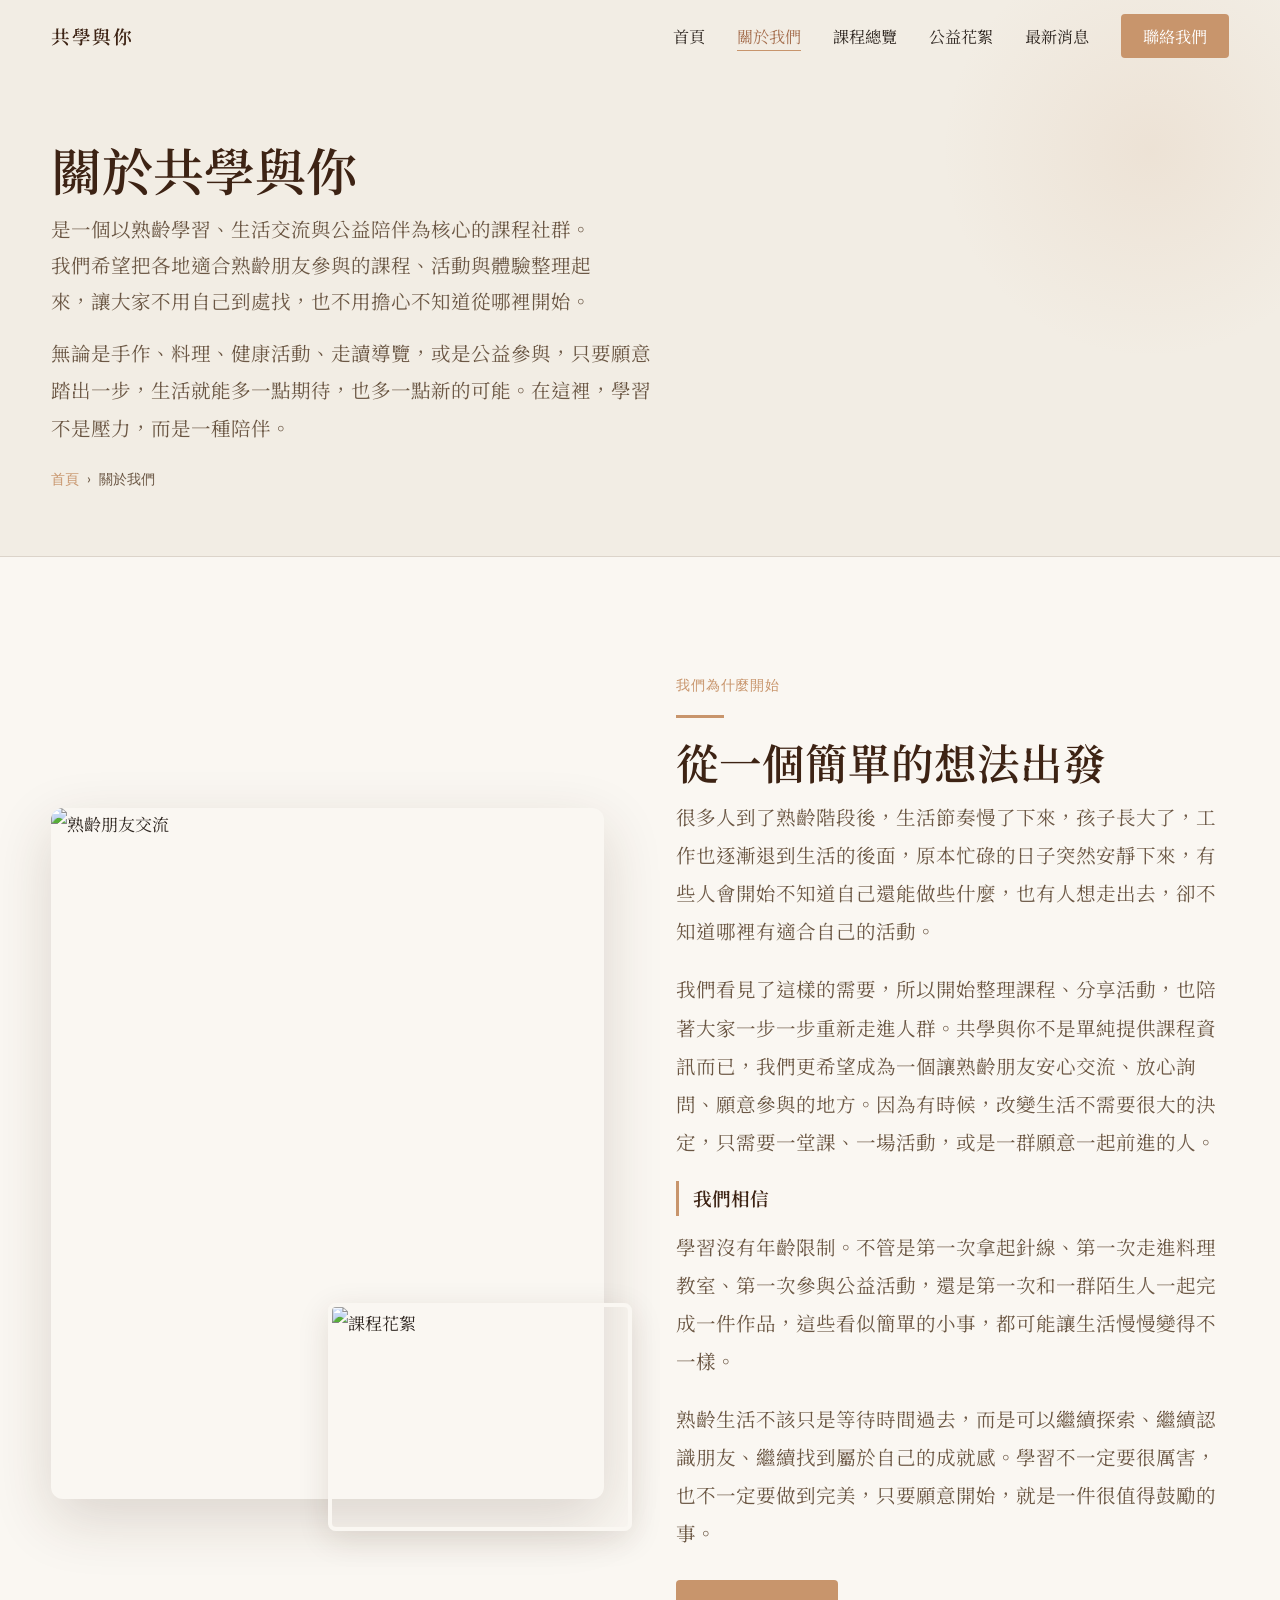
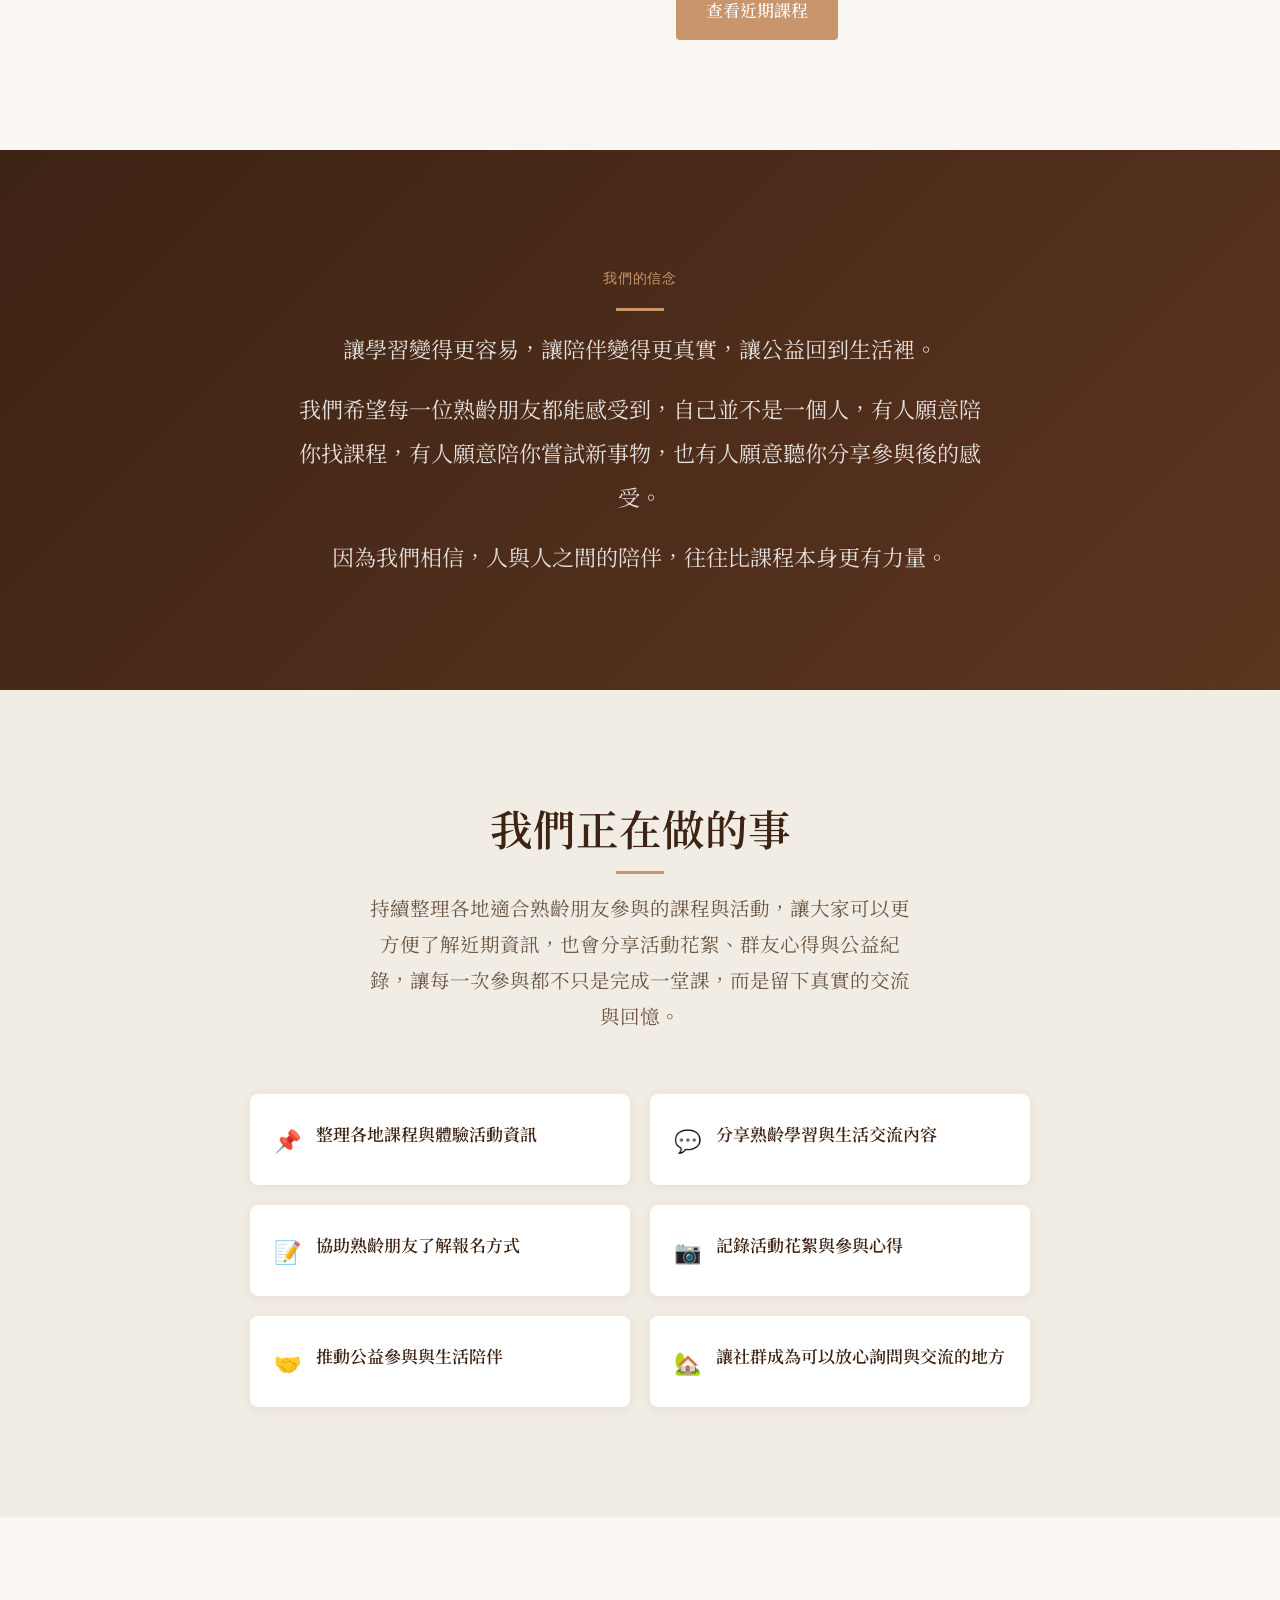
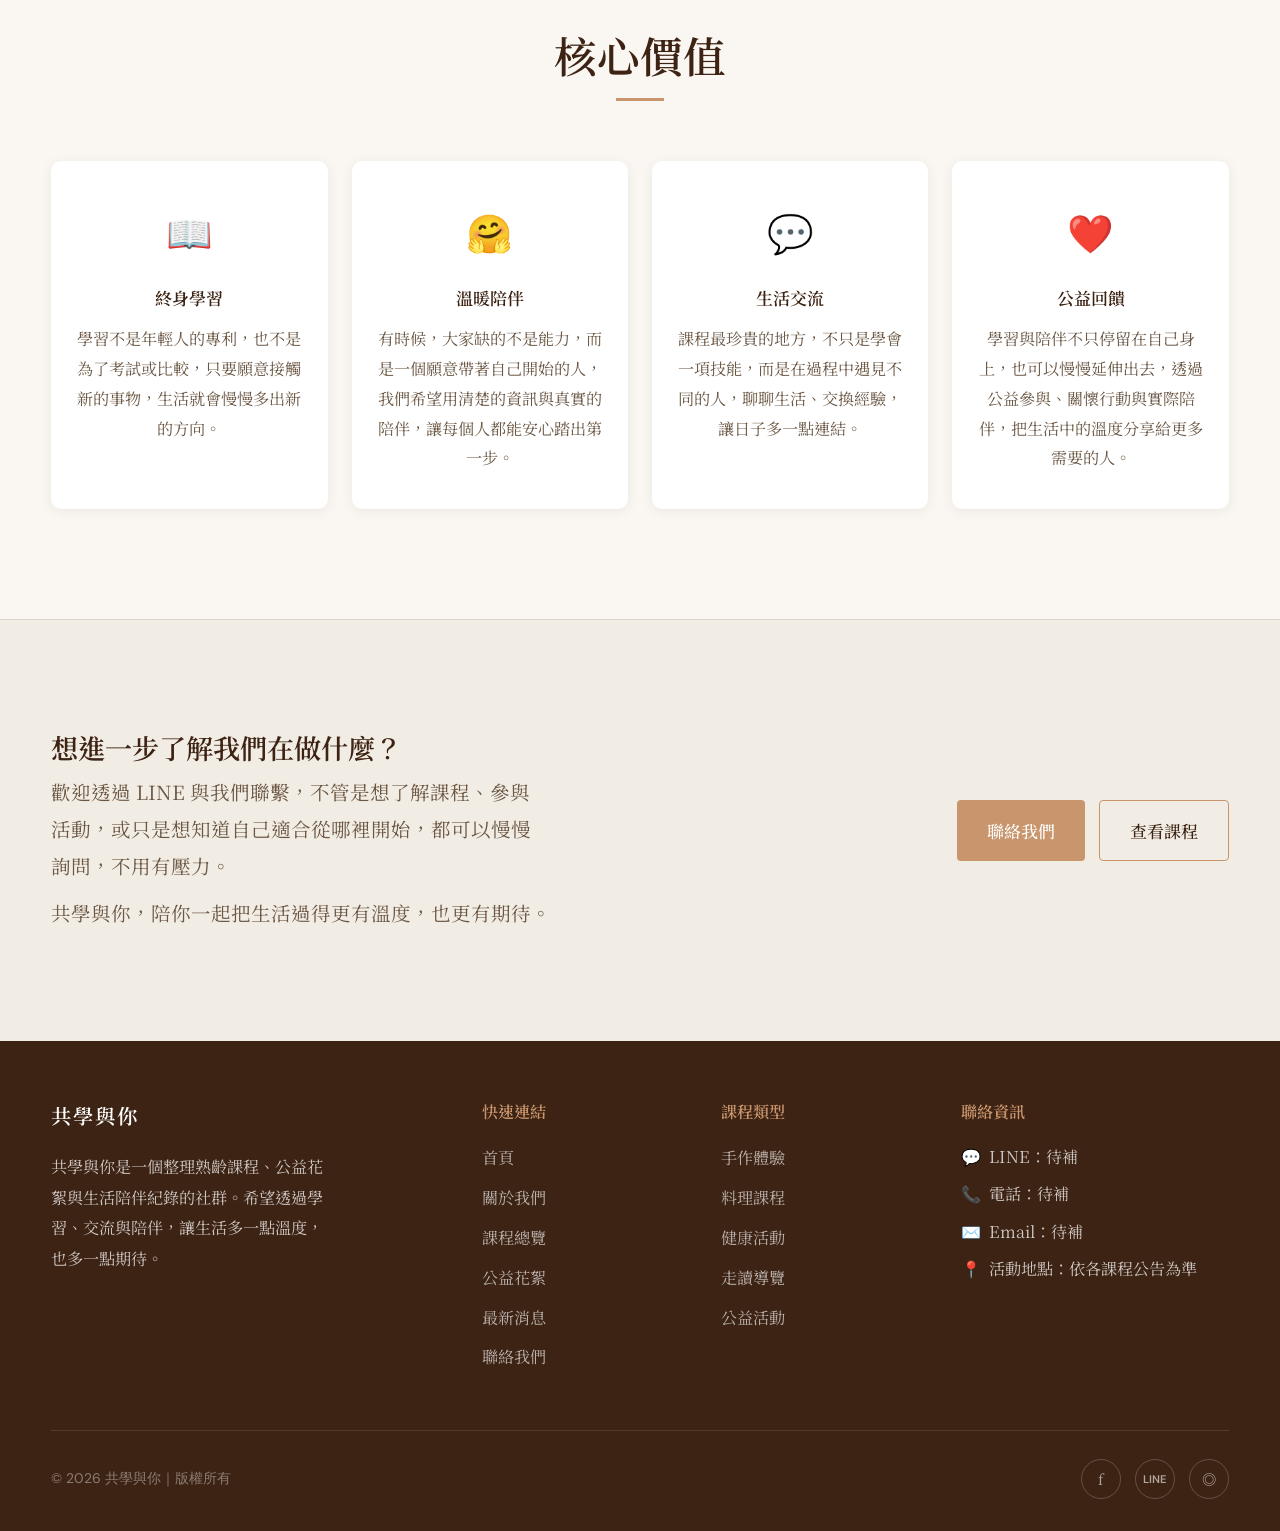
==== about.html @ ffafa3aa "Update about.html" ====
<!DOCTYPE html>
<html lang="zh-TW">
<head>
<meta charset="UTF-8">
<meta name="viewport" content="width=device-width, initial-scale=1.0">
<title>關於我們 — 共學與你</title>
<link rel="stylesheet" href="css/global.css">
<style>
.about-intro-grid {
  display: grid;
  grid-template-columns: 1fr 1fr;
  gap: 72px;
  align-items: center;
}
.about-img-wrap { position: relative; }
.about-img-main {
  width: 100%;
  aspect-ratio: 4/5;
  object-fit: cover;
  border-radius: 12px;
  box-shadow: var(--shadow-lg);
}
.about-img-accent {
  position: absolute;
  width: 55%;
  aspect-ratio: 4/3;
  object-fit: cover;
  border-radius: 8px;
  border: 4px solid var(--cream);
  box-shadow: var(--shadow-md);
  bottom: -32px;
  right: -28px;
}
.about-text p {
  font-size: var(--fs-lg);
  color: var(--warm-mid);
  line-height: 1.95;
  margin-bottom: 20px;
}
.about-text h3 {
  font-family: 'Noto Serif TC', serif;
  font-size: 1.1rem;
  font-weight: 600;
  color: var(--bark);
  margin-bottom: 12px;
  margin-top: 8px;
  padding-left: 14px;
  border-left: 3px solid var(--gold);
}

/* Values */
.values-grid {
  display: grid;
  grid-template-columns: repeat(4, 1fr);
  gap: 24px;
}
.value-card {
  text-align: center;
  padding: 36px 20px;
  background: white;
  border-radius: 10px;
  box-shadow: var(--shadow-sm);
  transition: transform .3s;
}
.value-card:hover { transform: translateY(-5px); }
.value-icon { font-size: 2.2rem; margin-bottom: 16px; }
.value-name {
  font-family: 'Noto Serif TC', serif;
  font-size: 1rem;
  font-weight: 600;
  color: var(--bark);
  margin-bottom: 10px;
}
.value-desc { font-size: var(--fs-sm); color: var(--warm-mid); line-height: 1.85; }

/* Doing list */
.doing-list {
  display: grid;
  grid-template-columns: 1fr 1fr;
  gap: 20px;
  max-width: 780px;
  margin-inline: auto;
}
.doing-item {
  display: flex;
  gap: 14px;
  align-items: flex-start;
  background: white;
  padding: 24px;
  border-radius: 8px;
  box-shadow: var(--shadow-sm);
}
.doing-icon {
  font-size: 1.3rem;
  flex-shrink: 0;
  margin-top: 2px;
}
.doing-label {
  font-family: 'Noto Serif TC', serif;
  font-size: var(--fs-md);
  font-weight: 600;
  color: var(--bark);
}

/* Belief section */
.belief-section {
  background: linear-gradient(135deg, var(--bark) 0%, #5C3520 100%);
}
.belief-inner {
  max-width: 700px;
  margin-inline: auto;
  text-align: center;
}
.belief-inner p {
  font-size: clamp(1.1rem, 2vw, 1.3rem);
  color: rgba(255,255,255,.85);
  line-height: 2;
  margin-bottom: 16px;
}
.belief-inner p:last-child { margin-bottom: 0; }

@media (max-width: 1024px) {
  .values-grid { grid-template-columns: 1fr 1fr; }
  .about-intro-grid { grid-template-columns: 1fr; gap: 48px; }
  .about-img-accent { display: none; }
}
@media (max-width: 640px) {
  .values-grid { grid-template-columns: 1fr; }
  .doing-list { grid-template-columns: 1fr; }
}
</style>
</head>
<body>

<nav id="navbar">
  <div class="container nav-inner">
    <a href="index.html" class="nav-logo"><span class="logo-cn">共學與你</span></a>
    <ul class="nav-links">
      <li><a href="index.html">首頁</a></li>
      <li><a href="about.html" class="active">關於我們</a></li>
      <li><a href="courses.html">課程總覽</a></li>
      <li><a href="gallery.html">公益花絮</a></li>
      <li><a href="news.html">最新消息</a></li>
      <li><a href="contact.html" class="nav-cta">聯絡我們</a></li>
    </ul>
    <button class="hamburger"><span></span><span></span><span></span></button>
  </div>
</nav>
<nav class="mobile-menu">
  <a href="index.html">首頁</a>
  <a href="about.html">關於我們</a>
  <a href="courses.html">課程總覽</a>
  <a href="gallery.html">公益花絮</a>
  <a href="news.html">最新消息</a>
  <a href="contact.html">聯絡我們</a>
</nav>

<div class="page-hero">
  <div class="container">
    <h1 class="section-heading" style="font-size:clamp(2rem,5vw,3rem);margin-top:0;">關於共學與你</h1>
    <p class="section-sub">是一個以熟齡學習、生活交流與公益陪伴為核心的課程社群。我們希望把各地適合熟齡朋友參與的課程、活動與體驗整理起來，讓大家不用自己到處找，也不用擔心不知道從哪裡開始。</p>
    <p style="font-size:var(--fs-lg);color:var(--warm-mid);line-height:1.9;margin-top:16px;max-width:600px;">無論是手作、料理、健康活動、走讀導覽，或是公益參與，只要願意踏出一步，生活就能多一點期待，也多一點新的可能。在這裡，學習不是壓力，而是一種陪伴。</p>
    <nav class="breadcrumb">
      <a href="index.html">首頁</a><span>›</span><span>關於我們</span>
    </nav>
  </div>
</div>

<!-- Why We Started -->
<section class="section" style="background:var(--cream);">
  <div class="container">
    <div class="about-intro-grid">
      <div class="about-img-wrap reveal">
        <img class="about-img-main"
          src="https://6a24eb8cd003a5030e08743d.imgix.net/A9.JPG"
          alt="熟齡朋友交流">
        <img class="about-img-accent"
          src="https://6a24eb8cd003a5030e08743d.imgix.net/A10.JPG"
          alt="課程花絮">
      </div>
      <div class="about-text reveal reveal-delay-1">
        <span class="label">我們為什麼開始</span>
        <div class="divider"></div>
        <h2 class="section-heading">從一個簡單的想法出發</h2>
        <p>很多人到了熟齡階段後，生活節奏慢了下來，孩子長大了，工作也逐漸退到生活的後面，原本忙碌的日子突然安靜下來，有些人會開始不知道自己還能做些什麼，也有人想走出去，卻不知道哪裡有適合自己的活動。</p>
        <p>我們看見了這樣的需要，所以開始整理課程、分享活動，也陪著大家一步一步重新走進人群。共學與你不是單純提供課程資訊而已，我們更希望成為一個讓熟齡朋友安心交流、放心詢問、願意參與的地方。因為有時候，改變生活不需要很大的決定，只需要一堂課、一場活動，或是一群願意一起前進的人。</p>
        <h3>我們相信</h3>
        <p>學習沒有年齡限制。不管是第一次拿起針線、第一次走進料理教室、第一次參與公益活動，還是第一次和一群陌生人一起完成一件作品，這些看似簡單的小事，都可能讓生活慢慢變得不一樣。</p>
        <p>熟齡生活不該只是等待時間過去，而是可以繼續探索、繼續認識朋友、繼續找到屬於自己的成就感。學習不一定要很厲害，也不一定要做到完美，只要願意開始，就是一件很值得鼓勵的事。</p>
        <a href="courses.html" class="btn btn-primary" style="margin-top:8px;">查看近期課程</a>
      </div>
    </div>
  </div>
</section>

<!-- Belief -->
<section class="belief-section section">
  <div class="container">
    <div class="belief-inner">
      <span class="label" style="color:var(--gold);">我們的信念</span>
      <div class="divider" style="background:var(--gold);margin-inline:auto;"></div>
      <p>讓學習變得更容易，讓陪伴變得更真實，讓公益回到生活裡。</p>
      <p>我們希望每一位熟齡朋友都能感受到，自己並不是一個人，有人願意陪你找課程，有人願意陪你嘗試新事物，也有人願意聽你分享參與後的感受。</p>
      <p>因為我們相信，人與人之間的陪伴，往往比課程本身更有力量。</p>
    </div>
  </div>
</section>

<!-- We Are Doing -->
<section class="section" style="background:var(--ivory);">
  <div class="container">
    <div class="section-header text-center">
      <h2 class="section-heading">我們正在做的事</h2>
      <div class="divider"></div>
      <p class="section-sub">持續整理各地適合熟齡朋友參與的課程與活動，讓大家可以更方便了解近期資訊，也會分享活動花絮、群友心得與公益紀錄，讓每一次參與都不只是完成一堂課，而是留下真實的交流與回憶。</p>
    </div>
    <div class="doing-list">
      <div class="doing-item reveal">
        <span class="doing-icon">📌</span>
        <span class="doing-label">整理各地課程與體驗活動資訊</span>
      </div>
      <div class="doing-item reveal reveal-delay-1">
        <span class="doing-icon">💬</span>
        <span class="doing-label">分享熟齡學習與生活交流內容</span>
      </div>
      <div class="doing-item reveal reveal-delay-2">
        <span class="doing-icon">📝</span>
        <span class="doing-label">協助熟齡朋友了解報名方式</span>
      </div>
      <div class="doing-item reveal reveal-delay-3">
        <span class="doing-icon">📷</span>
        <span class="doing-label">記錄活動花絮與參與心得</span>
      </div>
      <div class="doing-item reveal">
        <span class="doing-icon">🤝</span>
        <span class="doing-label">推動公益參與與生活陪伴</span>
      </div>
      <div class="doing-item reveal reveal-delay-1">
        <span class="doing-icon">🏡</span>
        <span class="doing-label">讓社群成為可以放心詢問與交流的地方</span>
      </div>
    </div>
  </div>
</section>

<!-- Values -->
<section class="section" style="background:var(--cream);">
  <div class="container">
    <div class="section-header text-center">
      <h2 class="section-heading">核心價值</h2>
      <div class="divider"></div>
    </div>
    <div class="values-grid">
      <div class="value-card reveal">
        <div class="value-icon">📖</div>
        <div class="value-name">終身學習</div>
        <p class="value-desc">學習不是年輕人的專利，也不是為了考試或比較，只要願意接觸新的事物，生活就會慢慢多出新的方向。</p>
      </div>
      <div class="value-card reveal reveal-delay-1">
        <div class="value-icon">🤗</div>
        <div class="value-name">溫暖陪伴</div>
        <p class="value-desc">有時候，大家缺的不是能力，而是一個願意帶著自己開始的人，我們希望用清楚的資訊與真實的陪伴，讓每個人都能安心踏出第一步。</p>
      </div>
      <div class="value-card reveal reveal-delay-2">
        <div class="value-icon">💬</div>
        <div class="value-name">生活交流</div>
        <p class="value-desc">課程最珍貴的地方，不只是學會一項技能，而是在過程中遇見不同的人，聊聊生活、交換經驗，讓日子多一點連結。</p>
      </div>
      <div class="value-card reveal reveal-delay-3">
        <div class="value-icon">❤️</div>
        <div class="value-name">公益回饋</div>
        <p class="value-desc">學習與陪伴不只停留在自己身上，也可以慢慢延伸出去，透過公益參與、關懷行動與實際陪伴，把生活中的溫度分享給更多需要的人。</p>
      </div>
    </div>
  </div>
</section>

<!-- CTA -->
<section class="section cta-banner" style="background:var(--ivory);border-top:1px solid var(--border);">
  <div class="container">
    <div style="display:flex;align-items:center;justify-content:space-between;gap:32px;flex-wrap:wrap;">
      <div class="reveal">
        <h2 class="section-heading" style="font-size:1.6rem;margin-bottom:8px;">想進一步了解我們在做什麼？</h2>
        <p style="color:var(--warm-mid);font-size:var(--fs-lg);line-height:1.9;max-width:480px;">歡迎透過 LINE 與我們聯繫，不管是想了解課程、參與活動，或只是想知道自己適合從哪裡開始，都可以慢慢詢問，不用有壓力。</p>
        <p style="color:var(--warm-mid);font-size:var(--fs-lg);margin-top:10px;">共學與你，陪你一起把生活過得更有溫度，也更有期待。</p>
      </div>
      <div class="reveal reveal-delay-1" style="display:flex;gap:14px;flex-wrap:wrap;">
        <a href="contact.html" class="btn btn-primary">聯絡我們</a>
        <a href="courses.html" class="btn btn-outline">查看課程</a>
      </div>
    </div>
  </div>
</section>

<footer class="site-footer">
  <div class="container">
    <div class="footer-grid">
      <div class="footer-brand">
        <span class="logo-cn">共學與你</span>
        <p>共學與你是一個整理熟齡課程、公益花絮與生活陪伴紀錄的社群。希望透過學習、交流與陪伴，讓生活多一點溫度，也多一點期待。</p>
      </div>
      <div class="footer-col">
        <h4>快速連結</h4>
        <a href="index.html">首頁</a>
        <a href="about.html">關於我們</a>
        <a href="courses.html">課程總覽</a>
        <a href="gallery.html">公益花絮</a>
        <a href="news.html">最新消息</a>
        <a href="contact.html">聯絡我們</a>
      </div>
      <div class="footer-col">
        <h4>課程類型</h4>
        <a href="courses.html">手作體驗</a>
        <a href="courses.html">料理課程</a>
        <a href="courses.html">健康活動</a>
        <a href="courses.html">走讀導覽</a>
        <a href="courses.html">公益活動</a>
      </div>
      <div class="footer-col footer-contact">
        <h4>聯絡資訊</h4>
        <p><span>💬</span><span>LINE：待補</span></p>
        <p><span>📞</span><span>電話：待補</span></p>
        <p><span>✉️</span><span>Email：待補</span></p>
        <p><span>📍</span><span>活動地點：依各課程公告為準</span></p>
      </div>
    </div>
    <div class="footer-bottom">
      <p>© 2026 共學與你｜版權所有</p>
      <div class="social-links">
        <a href="#">f</a>
        <a href="#" style="font-family:'DM Sans',sans-serif;font-size:.65rem;font-weight:600;">LINE</a>
        <a href="#">◎</a>
      </div>
    </div>
  </div>
</footer>
<script src="js/nav.js"></script>
</body>
</html>
---- css/global.css ----
/* ===========================
   共學與你 — Global Stylesheet
   =========================== */

@import url('https://fonts.googleapis.com/css2?family=Noto+Serif+TC:wght@300;400;500;600;700&family=DM+Sans:wght@300;400;500&display=swap');

/* ── Design Tokens ── */
:root {
  --cream:    #FAF7F2;
  --ivory:    #F2EDE4;
  --gold:     #C8956C;
  --gold-dk:  #A67050;
  --rust:     #8B4A2F;
  --bark:     #3D2314;
  --sage:     #7A9E87;
  --charcoal: #2E2620;
  --warm-mid: #6B5744;
  --border:   rgba(61,35,20,.12);

  --fs-xs:  0.82rem;
  --fs-sm:  0.95rem;
  --fs-md:  1rem;
  --fs-lg:  1.15rem;
  --fs-xl:  1.375rem;
  --fs-2xl: 1.75rem;
  --fs-3xl: 2.25rem;
  --fs-4xl: 3rem;

  --radius: 4px;
  --shadow-sm: 0 2px 12px rgba(61,35,20,.08);
  --shadow-md: 0 8px 32px rgba(61,35,20,.12);
  --shadow-lg: 0 20px 60px rgba(61,35,20,.16);

  --transition: 0.35s cubic-bezier(0.25, 0.46, 0.45, 0.94);
  --nav-h: 72px;
}

/* ── Reset ── */
*, *::before, *::after { box-sizing: border-box; margin: 0; padding: 0; }
html { scroll-behavior: smooth; font-size: 17px; }
body {
  font-family: 'Noto Serif TC', serif;
  background: var(--cream);
  color: var(--charcoal);
  line-height: 1.85;
  overflow-x: hidden;
}
img { display: block; max-width: 100%; }
a { text-decoration: none; color: inherit; }
ul { list-style: none; }

/* ── Typography Helpers ── */
.sans { font-family: 'DM Sans', sans-serif; }
.label {
  font-family: 'DM Sans', sans-serif;
  font-size: var(--fs-xs);
  font-weight: 500;
  letter-spacing: .06em;
  color: var(--gold);
}
.section-heading {
  font-family: 'Noto Serif TC', serif;
  font-size: clamp(1.75rem, 4vw, 2.5rem);
  color: var(--bark);
  line-height: 1.3;
  margin-bottom: .5rem;
  font-weight: 600;
}
.section-sub {
  font-size: var(--fs-lg);
  color: var(--warm-mid);
  max-width: 540px;
  line-height: 1.85;
}
.text-center { text-align: center; }
.text-center .section-sub { margin-inline: auto; }

/* ── Layout Utilities ── */
.container {
  width: min(1180px, 92vw);
  margin-inline: auto;
}
.section {
  padding-block: clamp(56px, 9vw, 110px);
}
.section-header {
  margin-bottom: clamp(36px, 5vw, 60px);
}
.divider {
  width: 48px; height: 3px;
  background: var(--gold);
  margin-block: 16px;
}
.text-center .divider { margin-inline: auto; }

/* ── Buttons ── */
.btn {
  display: inline-flex;
  align-items: center;
  gap: 8px;
  padding: 14px 30px;
  border-radius: var(--radius);
  font-family: 'Noto Serif TC', serif;
  font-size: var(--fs-md);
  font-weight: 500;
  cursor: pointer;
  border: none;
  transition: var(--transition);
  min-height: 48px;
}
.btn-primary {
  background: var(--gold);
  color: white;
}
.btn-primary:hover {
  background: var(--gold-dk);
  transform: translateY(-2px);
  box-shadow: var(--shadow-md);
}
.btn-outline {
  background: transparent;
  color: var(--bark);
  border: 1.5px solid var(--gold);
}
.btn-outline:hover {
  background: var(--gold);
  color: white;
  transform: translateY(-2px);
}
.btn-ghost {
  background: transparent;
  color: var(--gold-dk);
  padding-left: 0;
  padding-right: 0;
  min-height: unset;
}
.btn-ghost::after {
  content: '→';
  transition: transform .25s;
}
.btn-ghost:hover::after { transform: translateX(5px); }

/* ── Navigation ── */
#navbar {
  position: fixed;
  top: 0; left: 0; right: 0;
  height: var(--nav-h);
  z-index: 900;
  background: rgba(250,247,242,0);
  transition: background .4s, box-shadow .4s;
}
#navbar.scrolled {
  background: rgba(250,247,242,.97);
  box-shadow: 0 1px 0 var(--border), var(--shadow-sm);
  backdrop-filter: blur(12px);
}
.nav-inner {
  display: flex;
  align-items: center;
  justify-content: space-between;
  height: 100%;
}
.nav-logo {
  display: flex;
  flex-direction: column;
  line-height: 1.2;
}
.nav-logo .logo-cn {
  font-family: 'Noto Serif TC', serif;
  font-weight: 600;
  font-size: 1.1rem;
  color: var(--bark);
  letter-spacing: .08em;
}
/* 隱藏英文副標 */
.nav-logo .logo-en {
  display: none;
}
.nav-links {
  display: flex;
  align-items: center;
  gap: 32px;
}
.nav-links a {
  font-family: 'Noto Serif TC', serif;
  font-size: var(--fs-sm);
  font-weight: 400;
  color: var(--charcoal);
  transition: color .25s;
  position: relative;
}
.nav-links a::after {
  content: '';
  position: absolute;
  bottom: -3px; left: 0;
  width: 0; height: 1.5px;
  background: var(--gold);
  transition: width .3s;
}
.nav-links a:hover,
.nav-links a.active { color: var(--gold-dk); }
.nav-links a:hover::after,
.nav-links a.active::after { width: 100%; }
.nav-cta {
  padding: 10px 22px;
  background: var(--gold);
  color: white !important;
  border-radius: var(--radius);
}
.nav-cta::after { display: none !important; }
.nav-cta:hover { background: var(--gold-dk) !important; }

/* hamburger */
.hamburger {
  display: none;
  flex-direction: column;
  gap: 5px;
  cursor: pointer;
  padding: 8px;
  background: none;
  border: none;
}
.hamburger span {
  display: block;
  width: 26px; height: 2px;
  background: var(--charcoal);
  border-radius: 2px;
  transition: var(--transition);
}
.hamburger.open span:nth-child(1) { transform: translateY(7px) rotate(45deg); }
.hamburger.open span:nth-child(2) { opacity: 0; }
.hamburger.open span:nth-child(3) { transform: translateY(-7px) rotate(-45deg); }

.mobile-menu {
  display: none;
  position: fixed;
  top: var(--nav-h); left: 0; right: 0;
  background: var(--ivory);
  border-top: 1px solid var(--border);
  box-shadow: var(--shadow-lg);
  z-index: 899;
  padding: 24px;
  flex-direction: column;
  gap: 0;
}
.mobile-menu.open { display: flex; }
.mobile-menu a {
  font-family: 'Noto Serif TC', serif;
  font-size: 1.1rem;
  color: var(--charcoal);
  padding: 16px 0;
  border-bottom: 1px solid var(--border);
  transition: color .2s;
}
.mobile-menu a:last-child { border-bottom: none; }
.mobile-menu a:hover { color: var(--gold-dk); }

/* ── Footer ── */
.site-footer {
  background: var(--bark);
  color: rgba(255,255,255,.75);
  padding-block: 56px 32px;
}
.footer-grid {
  display: grid;
  grid-template-columns: 2fr 1fr 1fr 1.4fr;
  gap: 48px;
  padding-bottom: 48px;
  border-bottom: 1px solid rgba(255,255,255,.1);
}
.footer-brand .logo-cn {
  font-family: 'Noto Serif TC', serif;
  font-size: 1.2rem;
  font-weight: 600;
  color: white;
  letter-spacing: .1em;
  display: block;
  margin-bottom: 16px;
}
/* footer 不顯示英文 */
.footer-brand .logo-en {
  display: none;
}
.footer-brand p {
  font-size: var(--fs-sm);
  line-height: 1.9;
  max-width: 280px;
}
.footer-col h4 {
  font-family: 'Noto Serif TC', serif;
  font-size: var(--fs-sm);
  font-weight: 600;
  color: var(--gold);
  margin-bottom: 16px;
}
.footer-col a {
  display: block;
  font-size: var(--fs-sm);
  color: rgba(255,255,255,.65);
  margin-bottom: 10px;
  transition: color .2s;
}
.footer-col a:hover { color: white; }
.footer-contact p {
  font-size: var(--fs-sm);
  margin-bottom: 10px;
  display: flex;
  gap: 8px;
  align-items: flex-start;
  line-height: 1.7;
}
.footer-contact p span:first-child { color: var(--gold); flex-shrink: 0; }
.footer-bottom {
  padding-top: 28px;
  display: flex;
  align-items: center;
  justify-content: space-between;
  flex-wrap: wrap;
  gap: 12px;
}
.footer-bottom p {
  font-family: 'DM Sans', sans-serif;
  font-size: var(--fs-xs);
  color: rgba(255,255,255,.4);
}
.social-links {
  display: flex;
  gap: 14px;
}
.social-links a {
  width: 40px; height: 40px;
  border: 1px solid rgba(255,255,255,.2);
  border-radius: 50%;
  display: flex;
  align-items: center;
  justify-content: center;
  font-size: .85rem;
  color: rgba(255,255,255,.6);
  transition: var(--transition);
}
.social-links a:hover {
  border-color: var(--gold);
  color: var(--gold);
  transform: translateY(-3px);
}

/* ── Page Hero (inner pages) ── */
.page-hero {
  padding-top: calc(var(--nav-h) + 64px);
  padding-bottom: 64px;
  background: var(--ivory);
  border-bottom: 1px solid var(--border);
  position: relative;
  overflow: hidden;
}
.page-hero::before {
  content: '';
  position: absolute;
  top: -60px; right: -80px;
  width: 420px; height: 420px;
  background: radial-gradient(circle, rgba(200,149,108,.12) 0%, transparent 70%);
  pointer-events: none;
}
.page-hero .label { margin-bottom: 14px; }
.breadcrumb {
  display: flex;
  align-items: center;
  gap: 8px;
  font-family: 'DM Sans', sans-serif;
  font-size: var(--fs-xs);
  color: var(--warm-mid);
  margin-top: 20px;
}
.breadcrumb a { color: var(--gold); }
.breadcrumb span { color: var(--warm-mid); }

/* ── Cards ── */
.card {
  background: white;
  border-radius: 8px;
  overflow: hidden;
  box-shadow: var(--shadow-sm);
  transition: transform .3s, box-shadow .3s;
}
.card:hover {
  transform: translateY(-6px);
  box-shadow: var(--shadow-md);
}
.card-img {
  width: 100%;
  aspect-ratio: 4/3;
  object-fit: cover;
  background: var(--ivory);
}
.card-body { padding: 24px; }
.card-tag {
  font-family: 'Noto Serif TC', serif;
  font-size: .78rem;
  font-weight: 500;
  color: var(--sage);
  margin-bottom: 8px;
}
.card-title {
  font-family: 'Noto Serif TC', serif;
  font-size: var(--fs-lg);
  font-weight: 600;
  color: var(--bark);
  line-height: 1.4;
  margin-bottom: 10px;
}
.card-text {
  font-size: var(--fs-sm);
  color: var(--warm-mid);
  line-height: 1.85;
}

/* ── Scroll Reveal ── */
.reveal {
  opacity: 0;
  transform: translateY(32px);
  transition: opacity .7s ease, transform .7s ease;
}
.reveal.visible {
  opacity: 1;
  transform: none;
}
.reveal-delay-1 { transition-delay: .1s; }
.reveal-delay-2 { transition-delay: .2s; }
.reveal-delay-3 { transition-delay: .3s; }
.reveal-delay-4 { transition-delay: .4s; }

/* ── Tag Badges ── */
.badge {
  display: inline-block;
  padding: 4px 12px;
  border-radius: 20px;
  font-family: 'Noto Serif TC', serif;
  font-size: var(--fs-xs);
  font-weight: 500;
}
.badge-gold { background: rgba(200,149,108,.15); color: var(--gold-dk); }
.badge-sage { background: rgba(122,158,135,.15); color: var(--sage); }
.badge-rust { background: rgba(139,74,47,.12); color: var(--rust); }

/* ── Responsive ── */
@media (max-width: 1024px) {
  .footer-grid { grid-template-columns: 1fr 1fr; }
}
@media (max-width: 768px) {
  html { font-size: 16px; }
  .nav-links { display: none; }
  .hamburger { display: flex; }
  .footer-grid { grid-template-columns: 1fr; gap: 32px; }
  .footer-bottom { flex-direction: column; align-items: flex-start; }
}
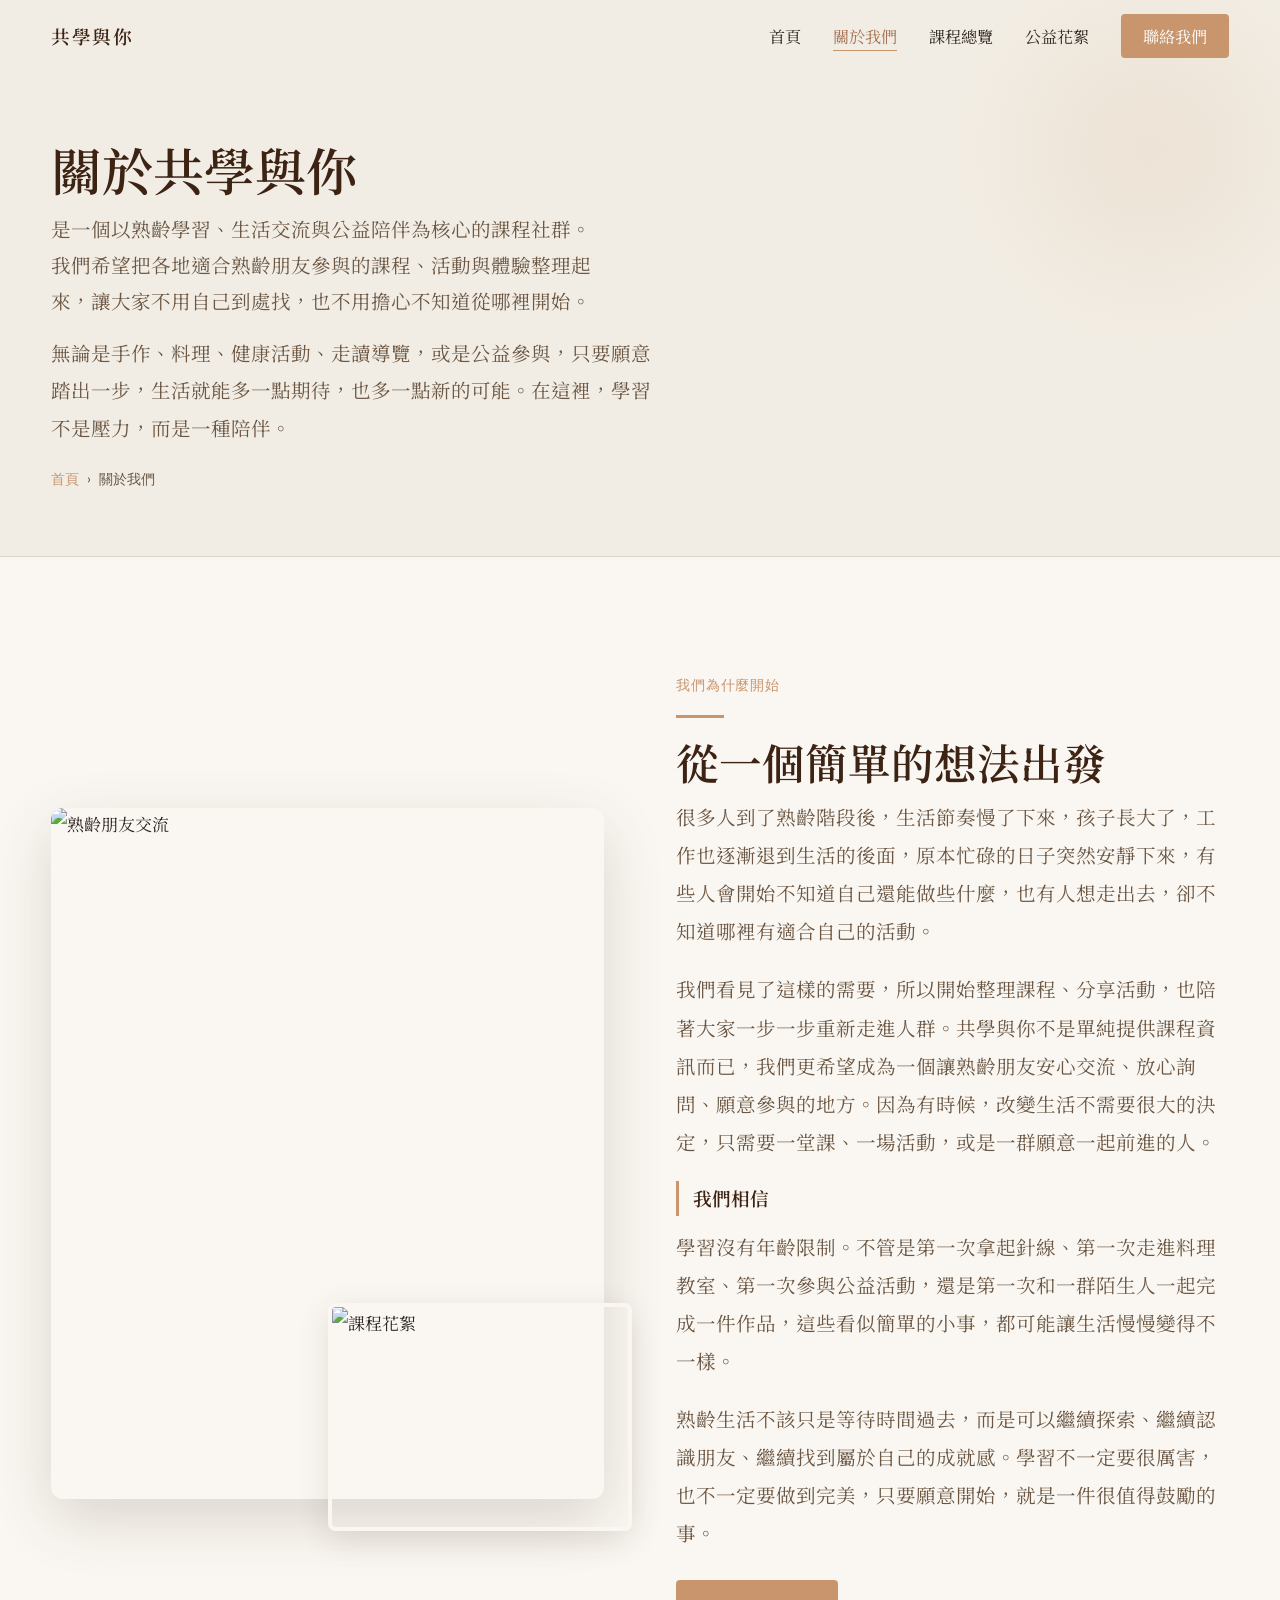
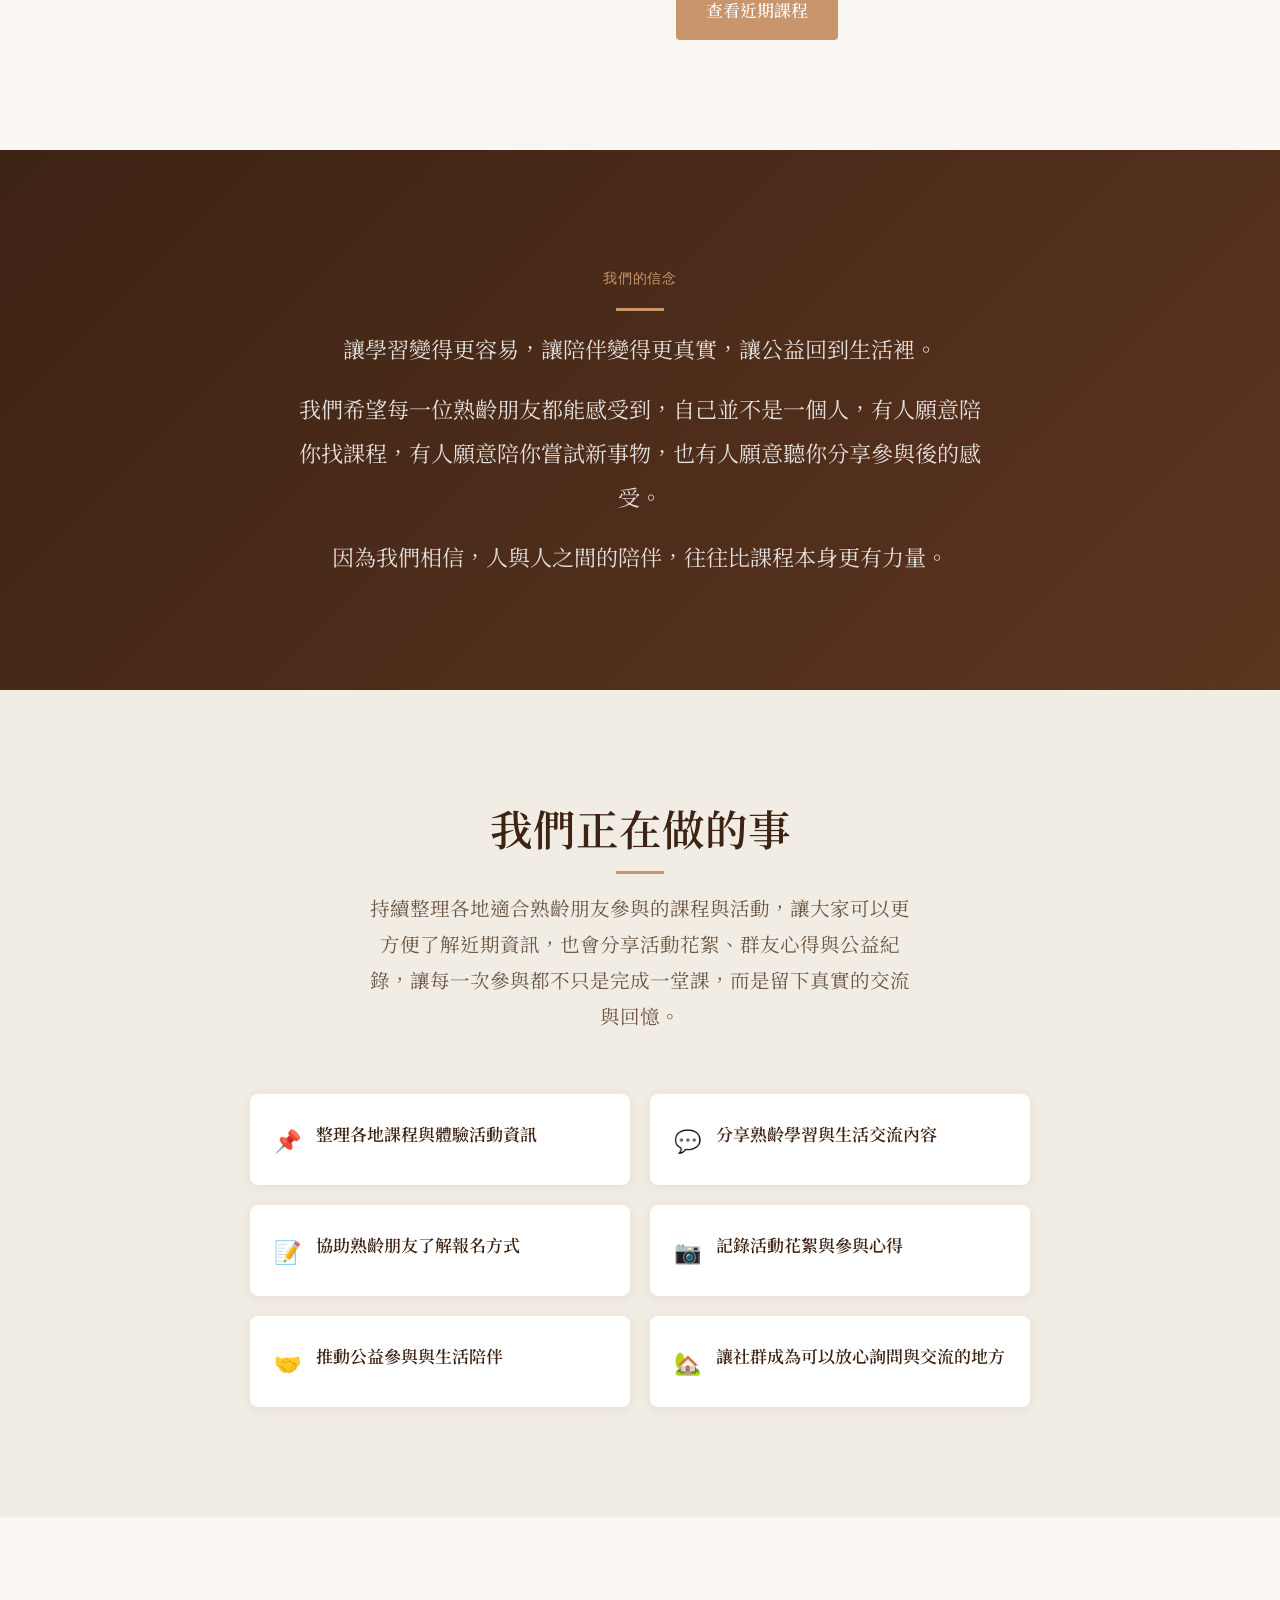
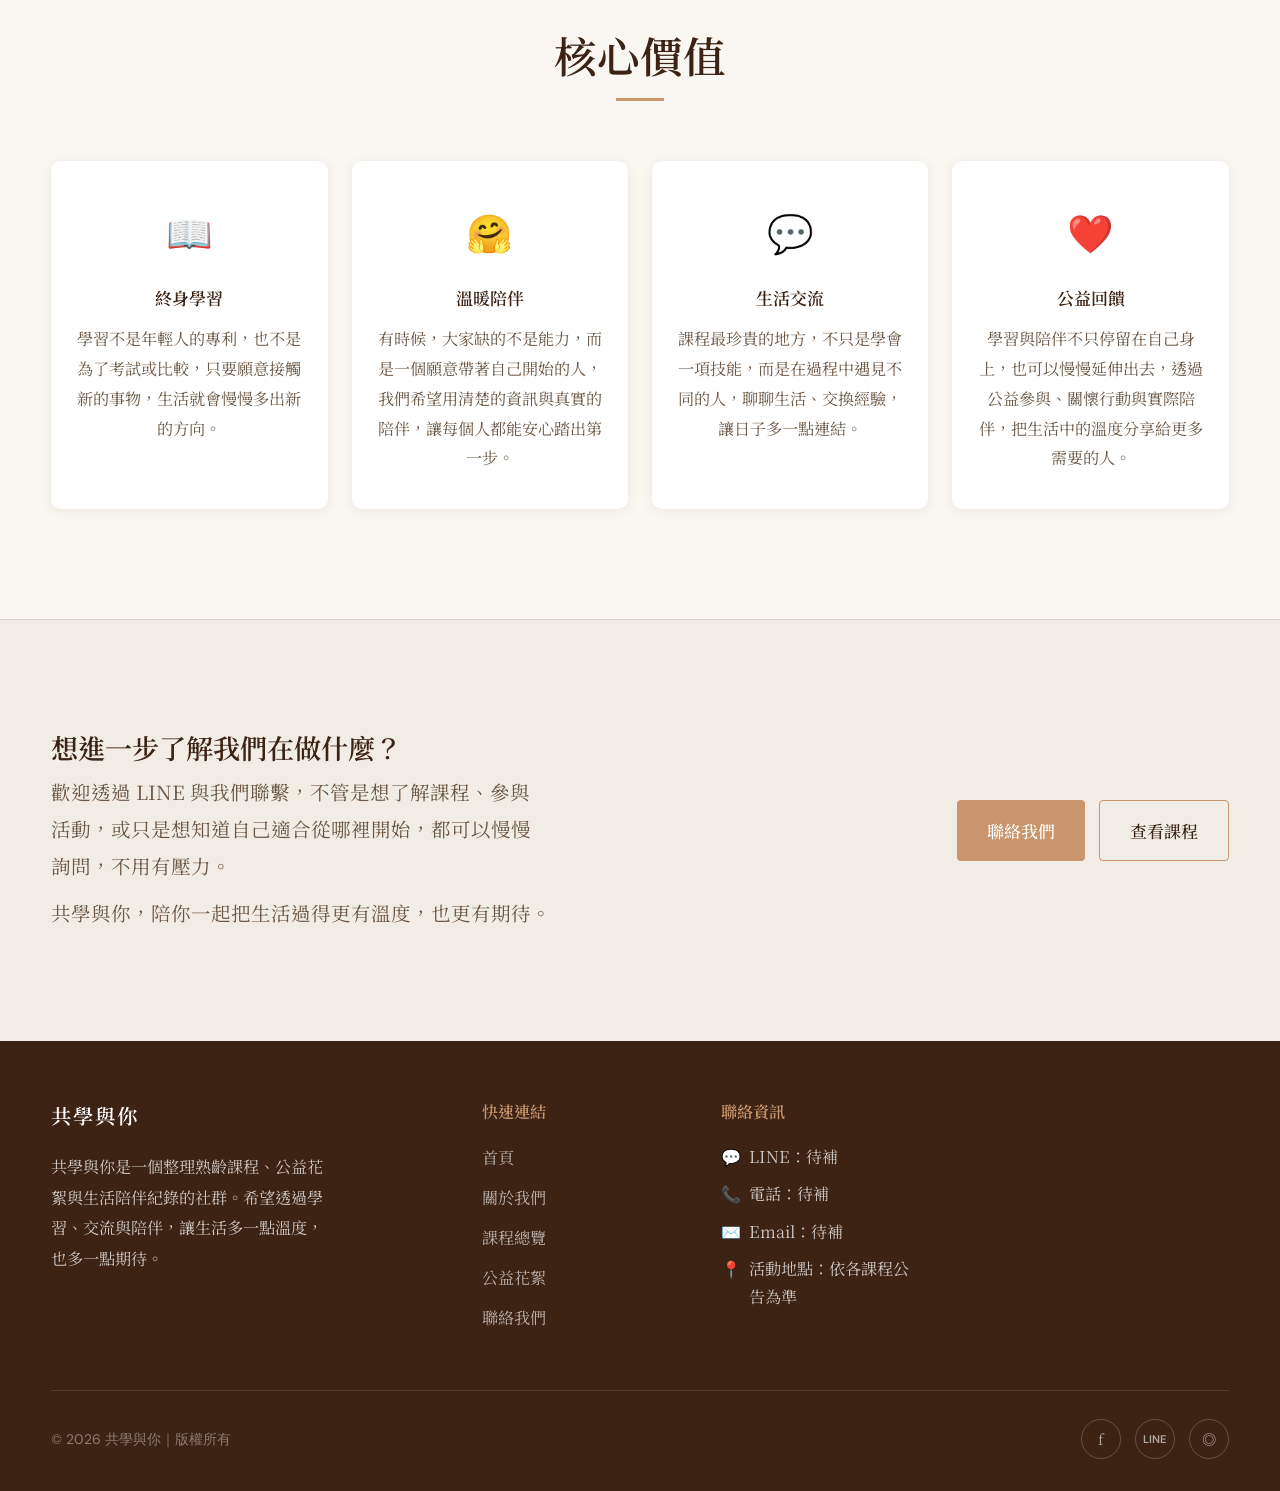
==== commit 1f850c2f: "Add files via upload" ====
--- a/about.html
+++ b/about.html
@@ -140,7 +140,6 @@
       <li><a href="about.html" class="active">關於我們</a></li>
       <li><a href="courses.html">課程總覽</a></li>
       <li><a href="gallery.html">公益花絮</a></li>
-      <li><a href="news.html">最新消息</a></li>
       <li><a href="contact.html" class="nav-cta">聯絡我們</a></li>
     </ul>
     <button class="hamburger"><span></span><span></span><span></span></button>
@@ -151,7 +150,6 @@
   <a href="about.html">關於我們</a>
   <a href="courses.html">課程總覽</a>
   <a href="gallery.html">公益花絮</a>
-  <a href="news.html">最新消息</a>
   <a href="contact.html">聯絡我們</a>
 </nav>
 
@@ -172,10 +170,10 @@
     <div class="about-intro-grid">
       <div class="about-img-wrap reveal">
         <img class="about-img-main"
-          src="https://6a24eb8cd003a5030e08743d.imgix.net/A9.JPG"
+          src="https://6a24eb8cd003a5030e08743d.imgix.net/B01.jpg"
           alt="熟齡朋友交流">
         <img class="about-img-accent"
-          src="https://6a24eb8cd003a5030e08743d.imgix.net/A10.JPG"
+          src="https://6a24eb8cd003a5030e08743d.imgix.net/B02.jpg"
           alt="課程花絮">
       </div>
       <div class="about-text reveal reveal-delay-1">
@@ -305,16 +303,7 @@
         <a href="about.html">關於我們</a>
         <a href="courses.html">課程總覽</a>
         <a href="gallery.html">公益花絮</a>
-        <a href="news.html">最新消息</a>
         <a href="contact.html">聯絡我們</a>
-      </div>
-      <div class="footer-col">
-        <h4>課程類型</h4>
-        <a href="courses.html">手作體驗</a>
-        <a href="courses.html">料理課程</a>
-        <a href="courses.html">健康活動</a>
-        <a href="courses.html">走讀導覽</a>
-        <a href="courses.html">公益活動</a>
       </div>
       <div class="footer-col footer-contact">
         <h4>聯絡資訊</h4>
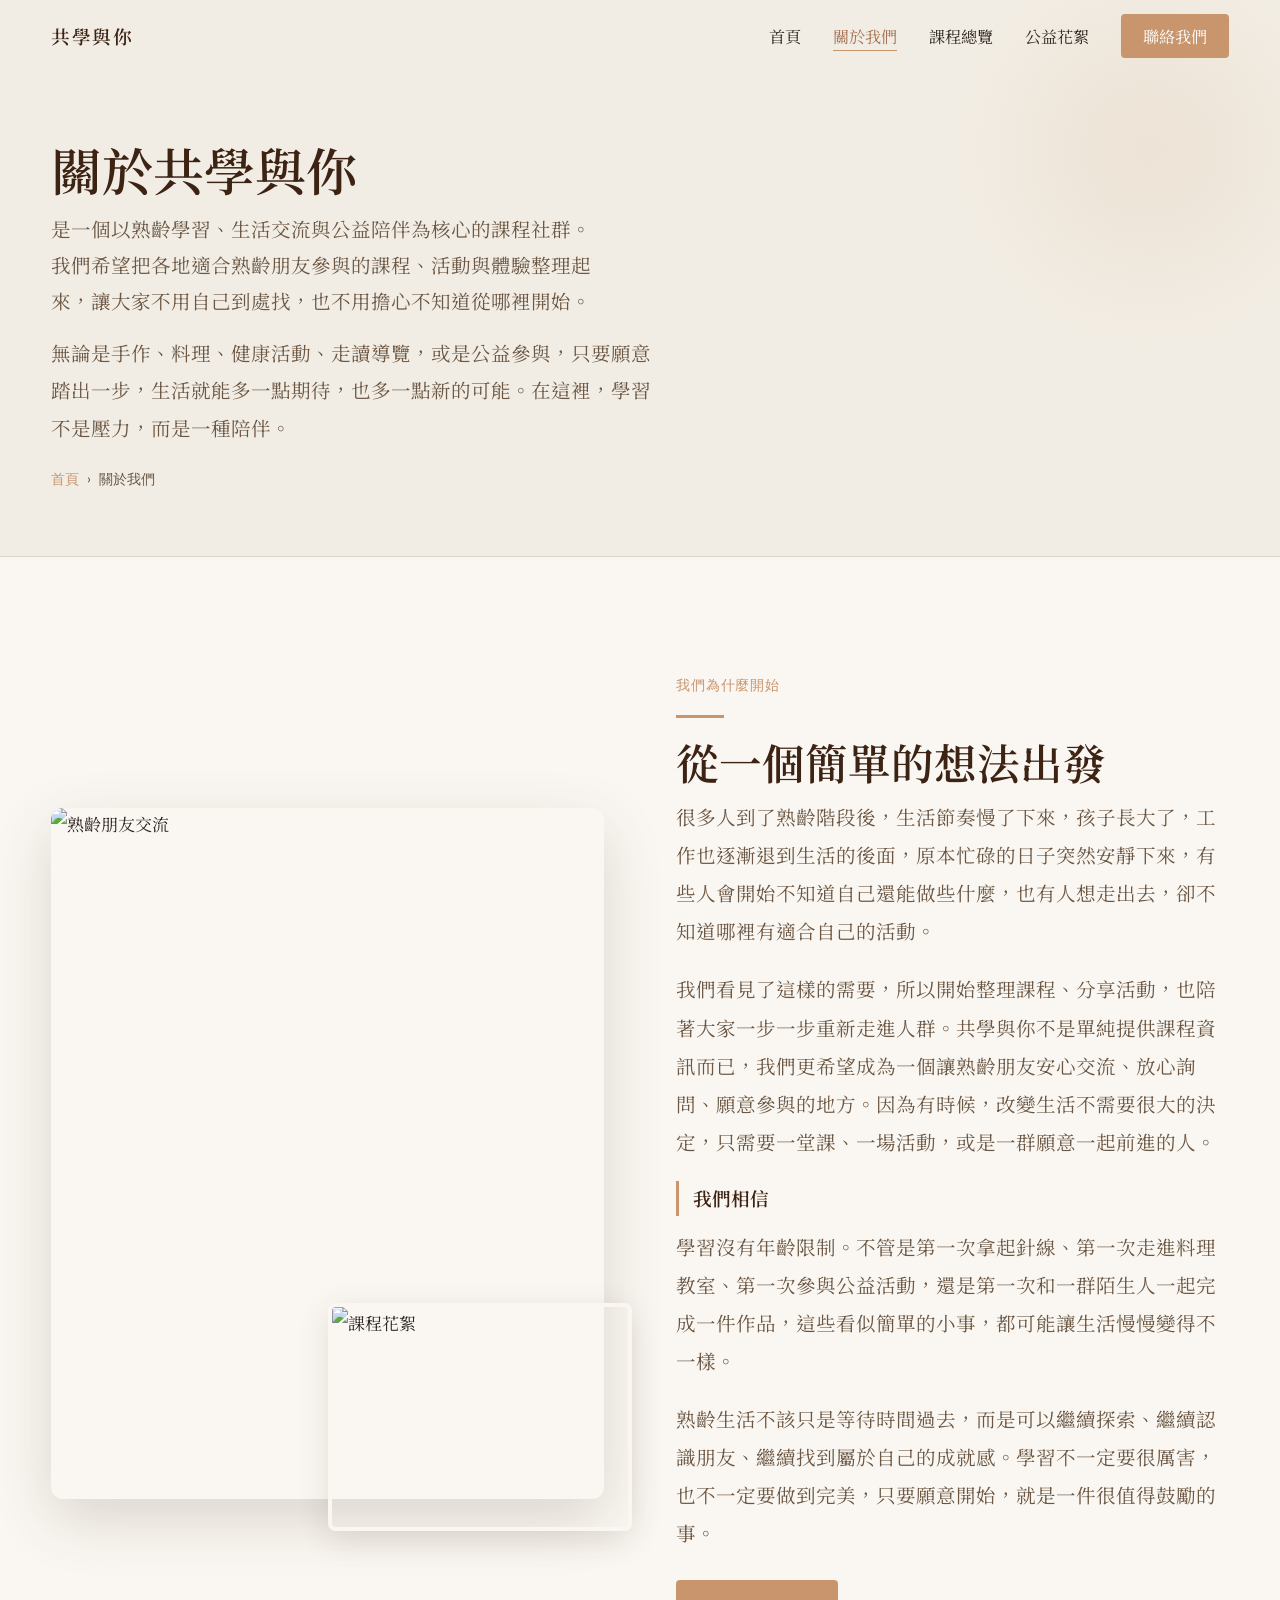
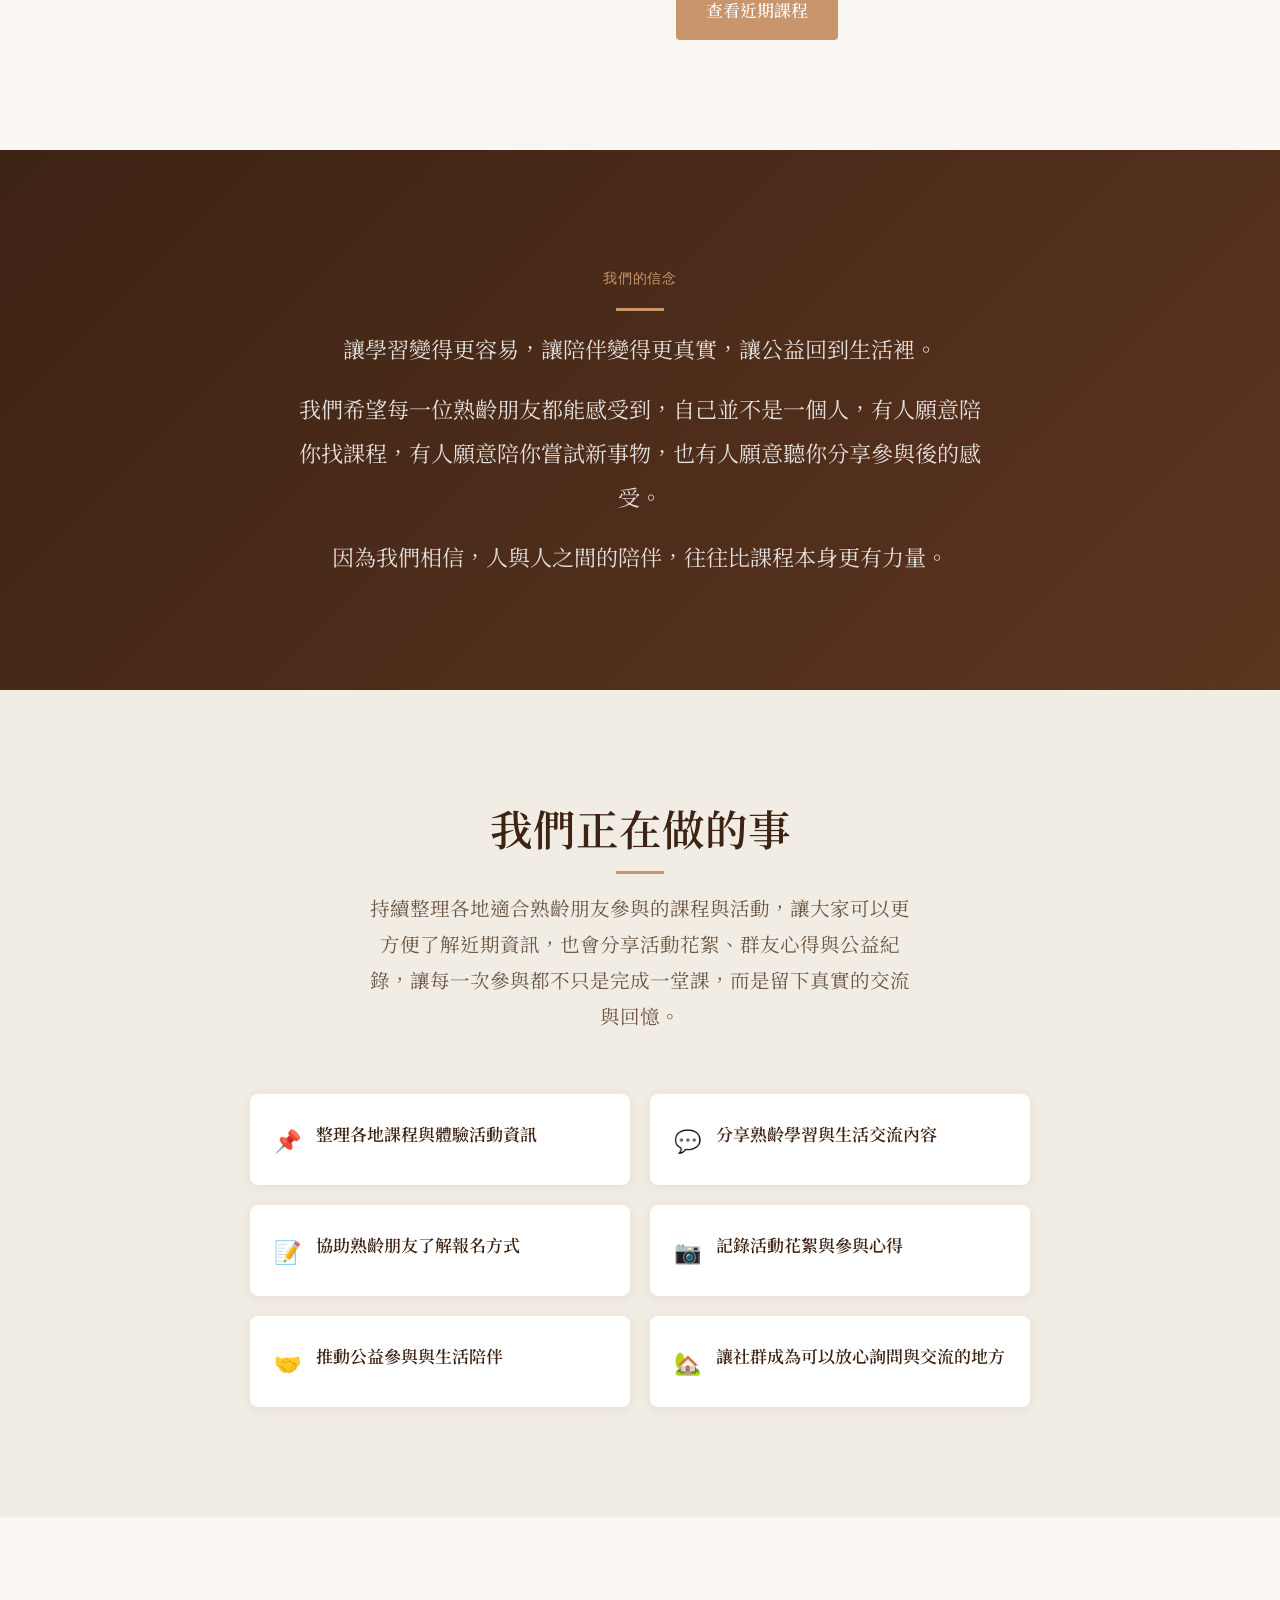
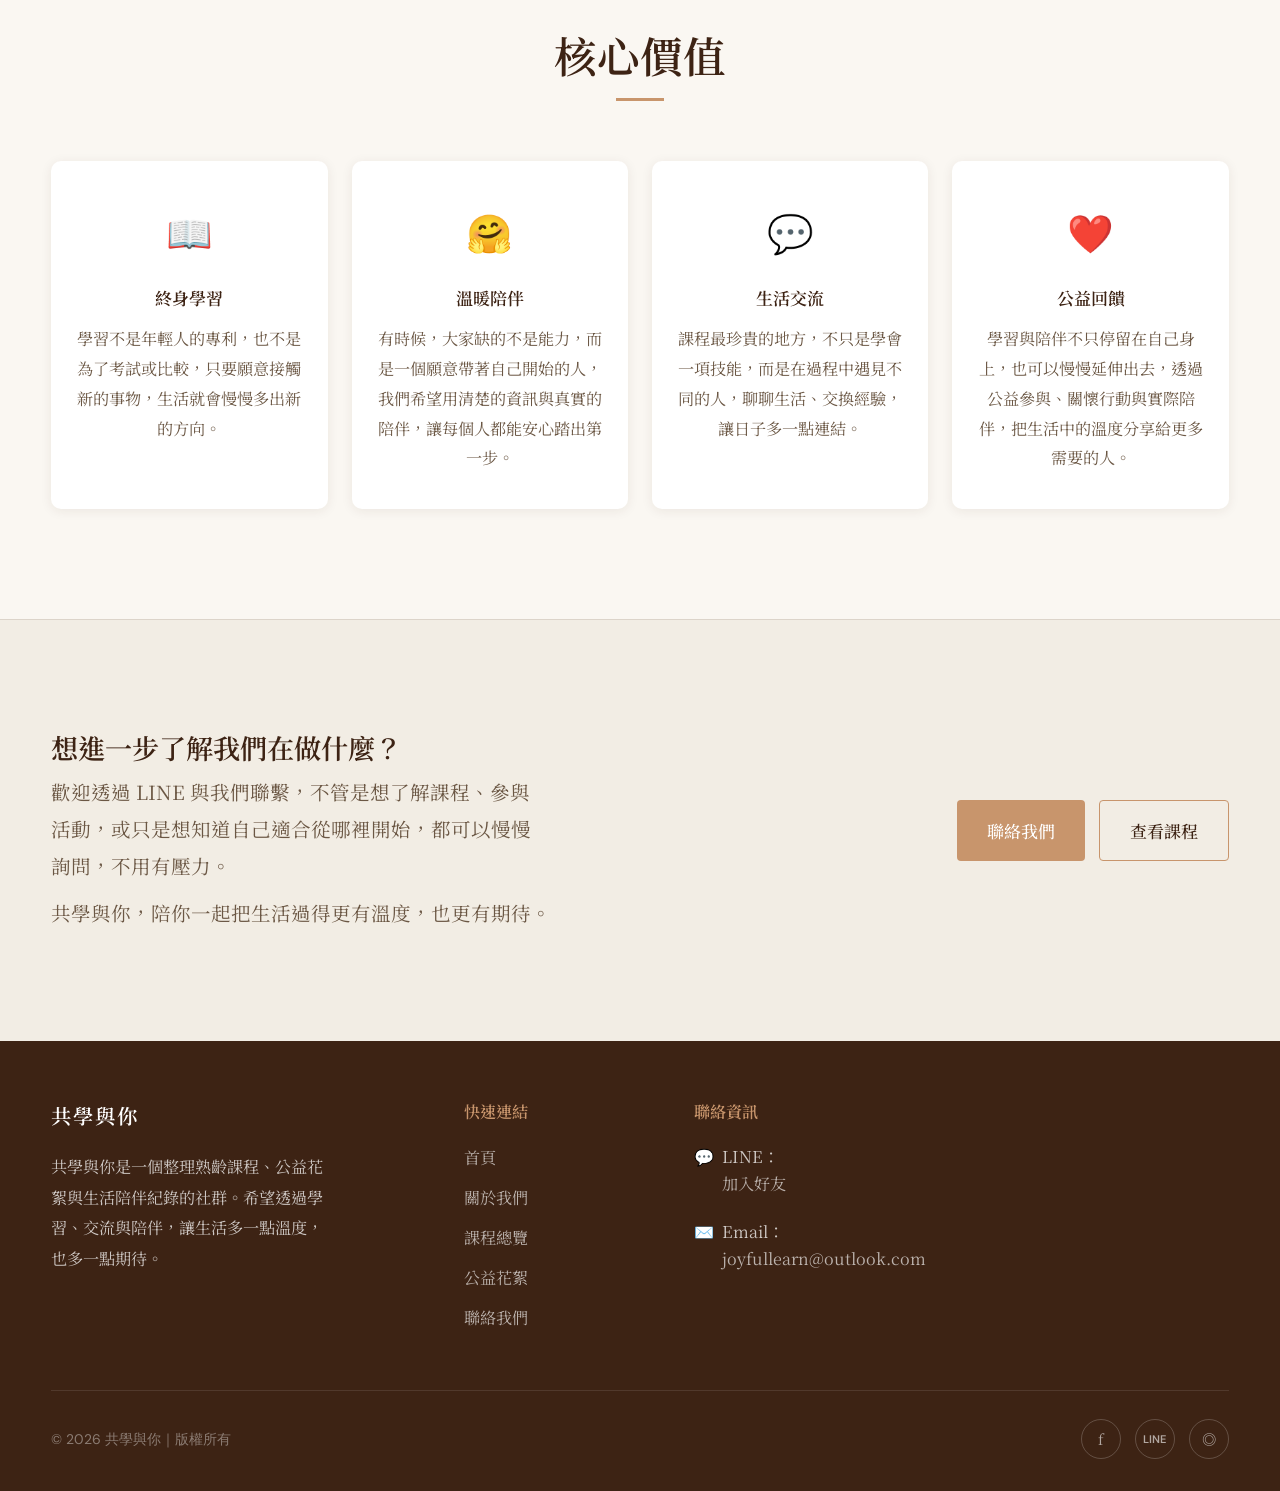
==== commit 87be17d8: "Add files via upload" ====
--- a/about.html
+++ b/about.html
@@ -307,10 +307,8 @@
       </div>
       <div class="footer-col footer-contact">
         <h4>聯絡資訊</h4>
-        <p><span>💬</span><span>LINE：待補</span></p>
-        <p><span>📞</span><span>電話：待補</span></p>
-        <p><span>✉️</span><span>Email：待補</span></p>
-        <p><span>📍</span><span>活動地點：依各課程公告為準</span></p>
+        <p><span>💬</span><span>LINE：<a href="https://line.me/ti/p/v8M9_69-YB" target="_blank" style="color:rgba(255,255,255,.65);">加入好友</a></span></p>
+        <p><span>✉️</span><span>Email：<a href="mailto:joyfullearn@outlook.com" style="color:rgba(255,255,255,.65);">joyfullearn@outlook.com</a></span></p>
       </div>
     </div>
     <div class="footer-bottom">
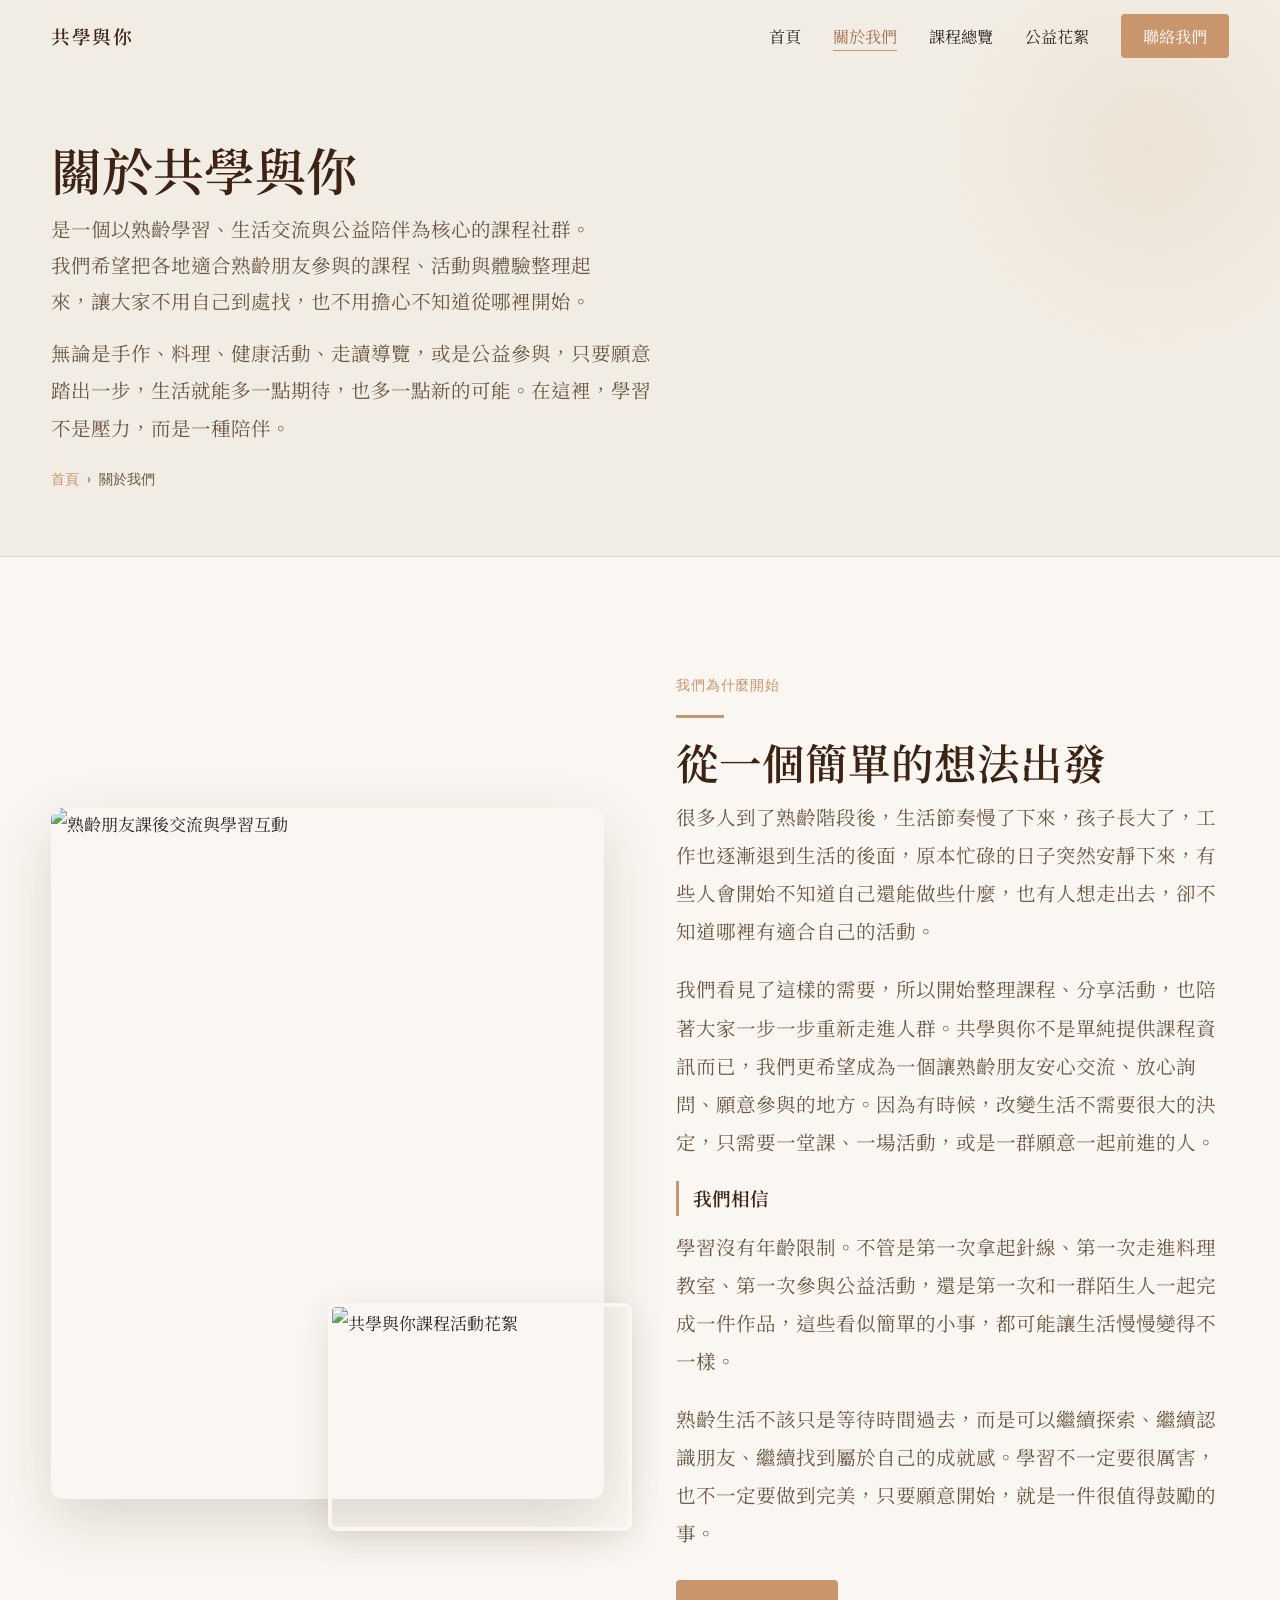
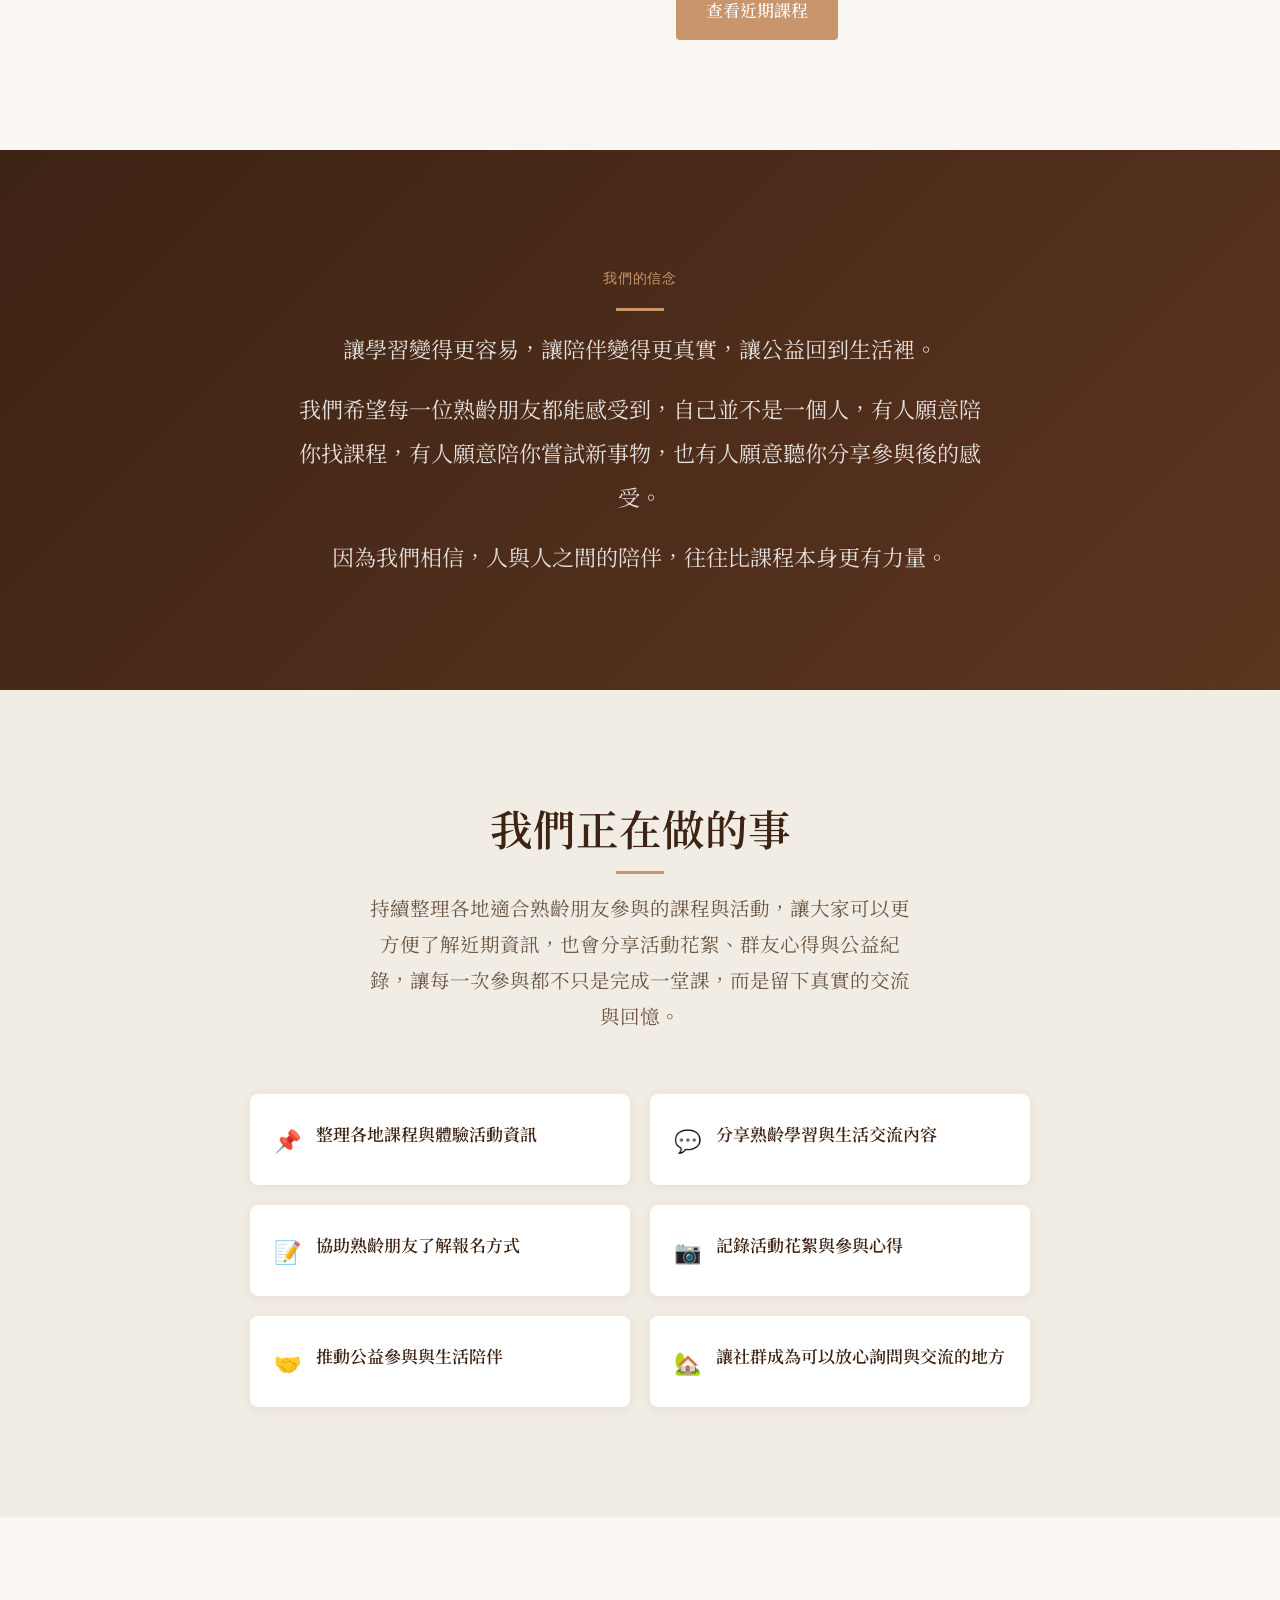
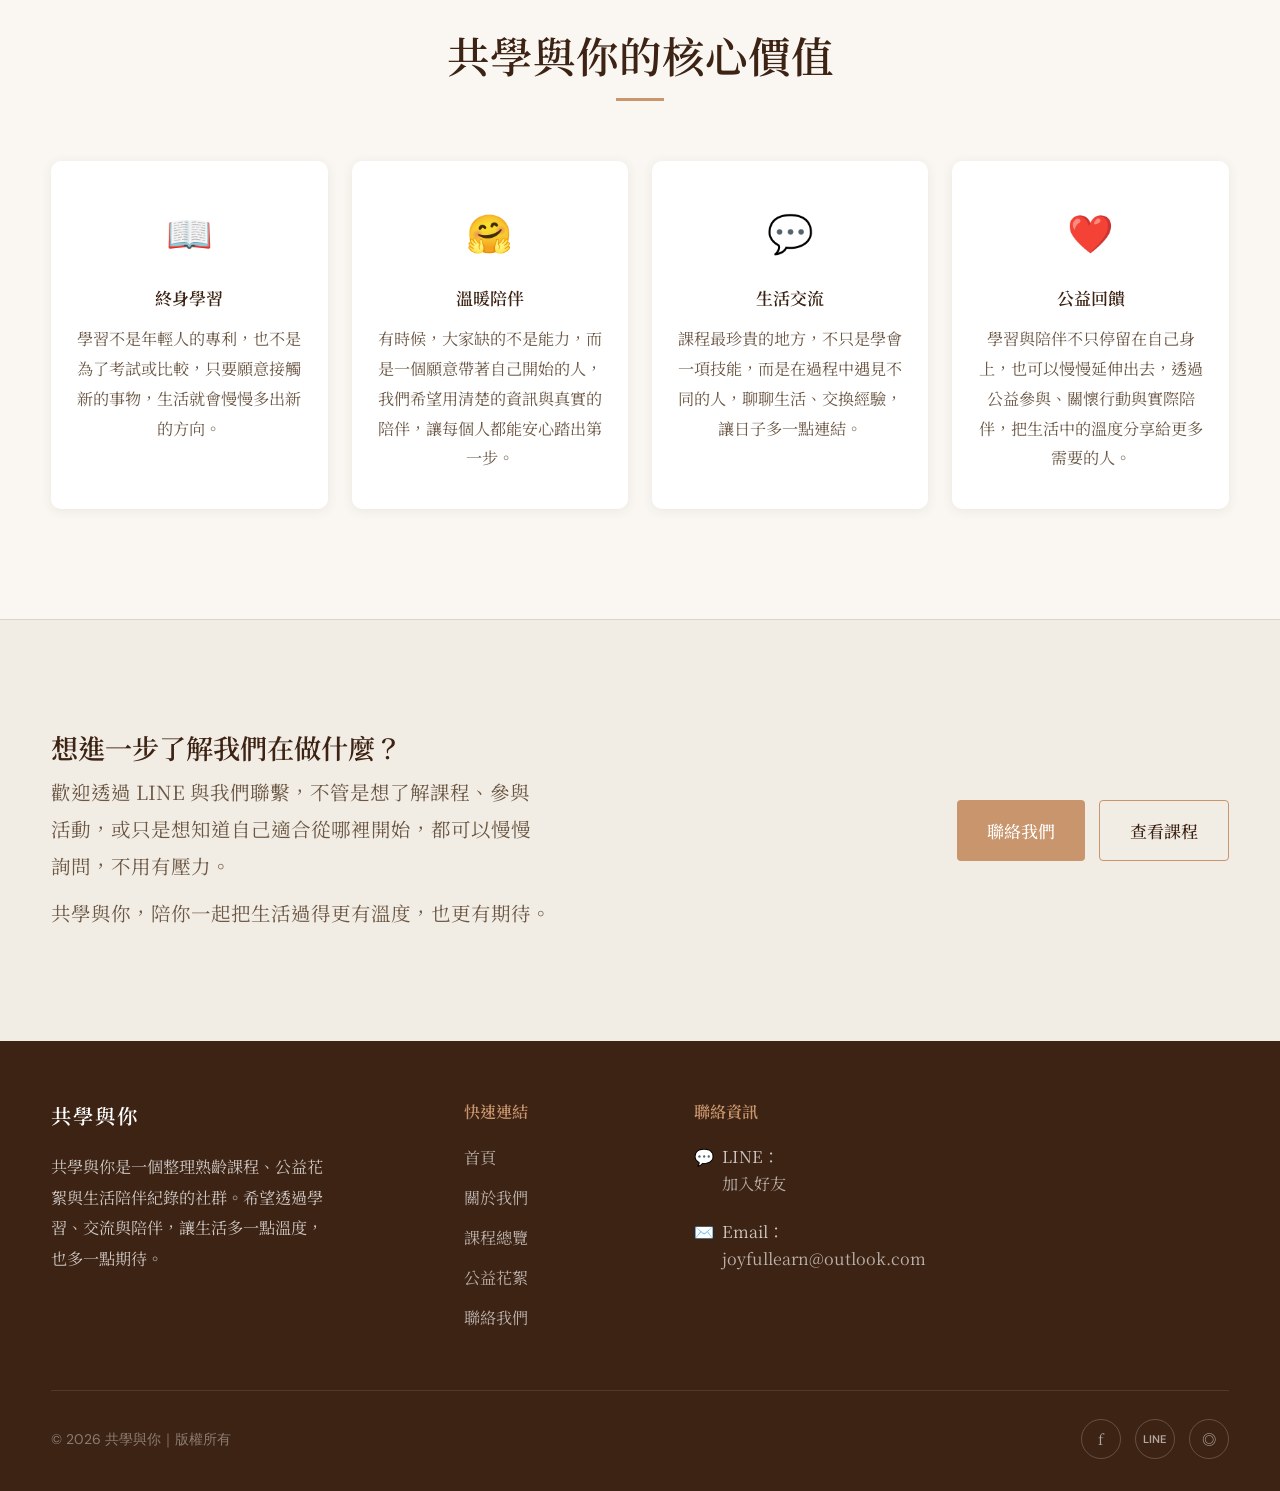
==== commit 3650161e: "Add files via upload" ====
--- a/about.html
+++ b/about.html
@@ -3,7 +3,24 @@
 <head>
 <meta charset="UTF-8">
 <meta name="viewport" content="width=device-width, initial-scale=1.0">
-<title>關於我們 — 共學與你</title>
+<title>關於共學與你｜熟齡學習社群與生活陪伴理念</title>
+<meta name="description" content="共學與你相信熟齡生活可以繼續探索、繼續認識新朋友，重視終身學習、溫暖陪伴、生活交流與公益回饋，希望成為讓中高齡朋友安心交流、放心參與的社群。">
+<meta name="keywords" content="共學與你,熟齡學習,終身學習,中高齡社群,退休生活,公益陪伴,生活交流,熟齡課程社群">
+<link rel="canonical" href="https://learnwithyou.tw/about.html">
+<!-- Open Graph -->
+<meta property="og:type" content="website">
+<meta property="og:title" content="關於共學與你｜熟齡學習社群與生活陪伴理念">
+<meta property="og:description" content="共學與你相信熟齡生活可以繼續探索、繼續認識新朋友，重視終身學習、溫暖陪伴、生活交流與公益回饋。">
+<meta property="og:url" content="https://learnwithyou.tw/about.html">
+<meta property="og:image" content="https://learnwithyou.tw/images/og-image.jpg">
+<meta property="og:image:width" content="1200">
+<meta property="og:image:height" content="630">
+<meta property="og:site_name" content="共學與你">
+<meta property="og:locale" content="zh_TW">
+<meta name="twitter:card" content="summary_large_image">
+<meta name="twitter:title" content="關於共學與你｜熟齡學習社群與生活陪伴理念">
+<meta name="twitter:description" content="共學與你相信熟齡生活可以繼續探索，重視終身學習、溫暖陪伴與公益回饋。">
+<meta name="twitter:image" content="https://learnwithyou.tw/images/og-image.jpg">
 <link rel="stylesheet" href="css/global.css">
 <style>
 .about-intro-grid {
@@ -171,10 +188,10 @@
       <div class="about-img-wrap reveal">
         <img class="about-img-main"
           src="https://6a24eb8cd003a5030e08743d.imgix.net/B01.jpg"
-          alt="熟齡朋友交流">
+          alt="熟齡朋友課後交流與學習互動">
         <img class="about-img-accent"
           src="https://6a24eb8cd003a5030e08743d.imgix.net/B02.jpg"
-          alt="課程花絮">
+          alt="共學與你課程活動花絮">
       </div>
       <div class="about-text reveal reveal-delay-1">
         <span class="label">我們為什麼開始</span>
@@ -245,7 +262,7 @@
 <section class="section" style="background:var(--cream);">
   <div class="container">
     <div class="section-header text-center">
-      <h2 class="section-heading">核心價值</h2>
+      <h2 class="section-heading">共學與你的核心價值</h2>
       <div class="divider"></div>
     </div>
     <div class="values-grid">
